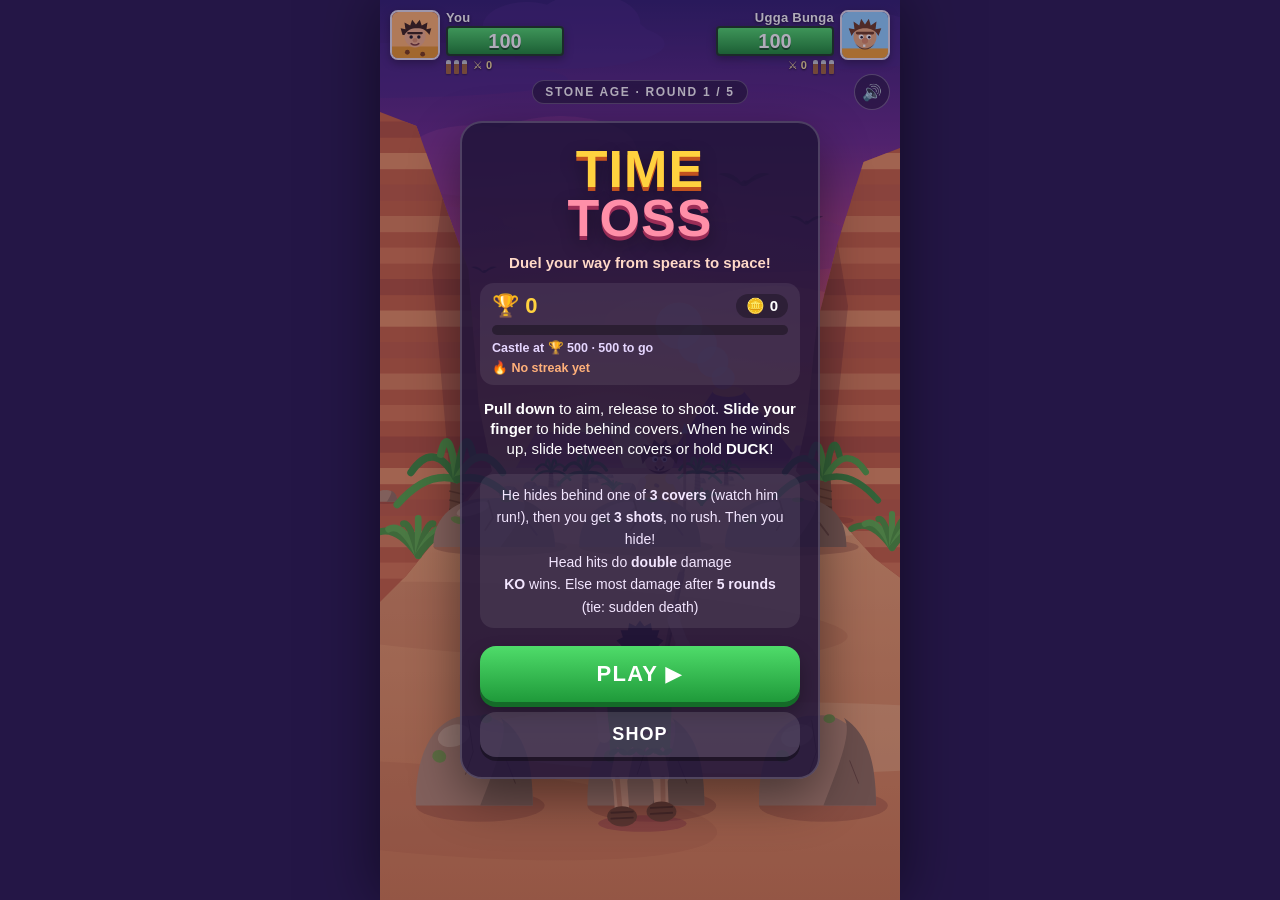
==== index.html @ f2d7b3bb "Time Toss: finger-slide cover move (hide + bot turn), drop LEFT/RIGHT Replace moveBar buttons with d" ====
<!DOCTYPE html>
<html lang="en">
<head>
<meta charset="UTF-8" />
<meta name="viewport" content="width=device-width, initial-scale=1, maximum-scale=1, user-scalable=no, viewport-fit=cover" />
<meta name="apple-mobile-web-app-capable" content="yes" />
<meta name="mobile-web-app-capable" content="yes" />
<meta name="apple-mobile-web-app-status-bar-style" content="black-translucent" />
<meta name="apple-mobile-web-app-title" content="Time Toss" />
<meta name="application-name" content="Time Toss" />
<meta name="theme-color" content="#3a2270" />
<title>Time Toss: duel your way through history</title>
<link rel="icon" href="icon.svg?v=15" type="image/svg+xml" />
<link rel="apple-touch-icon" sizes="180x180" href="apple-touch-icon.png?v=15" />
<link rel="manifest" href="manifest.webmanifest?v=15" />
<link rel="stylesheet" href="style.css?v=15" />
</head>
<body>
<div id="app">
  <canvas id="cv"></canvas>

  <header id="hud">
    <div class="side left" id="sideP">
      <div class="av" id="avP"></div>
      <div class="info"><span class="nm" id="nmP">You</span><div class="hp" id="hpBoxP"><i id="hpFillP"></i><b id="hpP">100</b></div><span class="row"><span class="pips" id="pipsP"></span><span class="dmg" id="dmgP">⚔ 0</span></span></div>
    </div>
    <div class="side right" id="sideB">
      <div class="info"><span class="nm" id="nmB">Ugga Bunga</span><div class="hp" id="hpBoxB"><i id="hpFillB"></i><b id="hpB">100</b></div><span class="row"><span class="dmg" id="dmgB">⚔ 0</span><span class="pips" id="pipsB"></span></span></div>
      <div class="av" id="avB"></div>
    </div>
  </header>

  <div id="subhud">
    <div id="roundLbl" class="pill">ROUND 1 / 5</div>
    <button id="muteBtn" class="hbtn" aria-label="Sound on/off">🔊</button>
  </div>

  <div id="banner" class="banner"></div>
  <div id="count" class="count"><span id="countNum">5</span></div>
  <div id="hint" class="hint"></div>

  <div id="bottom">
    <div id="timer" class="timer"><i id="timerBar"></i><b id="timerTxt">8.0</b></div>
    <div id="bullets" class="bullets"></div>
    <button id="duckBtn" class="duck" aria-label="Duck"><svg viewBox="0 0 100 100" aria-hidden="true"><circle cx="50" cy="50" r="46" class="ringBg"/><circle cx="50" cy="50" r="46" class="ring" id="stamRing"/></svg><span>DUCK</span></button>
  </div>

  <!-- Start screen -->
  <div id="menu" class="overlay show">
    <div class="panel">
      <h1 class="logo">TIME<span>TOSS</span></h1>
      <p class="sub">Duel your way from spears to space!</p>
      <div class="tro">
        <div class="troTop"><b class="troN">🏆 <span id="mTro">0</span></b><span class="coinPill">🪙 <b id="mCoins">0</b></span></div>
        <div class="tbar"><i id="mBar"></i></div>
        <small id="mBarLbl" class="tlbl"></small>
        <small id="mStreak" class="streakLine"></small>
      </div>
      <p class="howto"><b>Pull down</b> to aim, release to shoot. <b>Slide your finger</b> to hide behind covers. When he winds up, slide between covers or hold <b>DUCK</b>!</p>
      <ul class="rules">
        <li>He hides behind one of <b>3 covers</b> (watch him run!), then you get <b>3 shots</b>, no rush. Then you hide!</li>
        <li>Head hits do <b>double</b> damage</li>
        <li><b>KO</b> wins. Else most damage after <b>5 rounds</b> (tie: sudden death)</li>
      </ul>
      <button id="playBtn" class="big">PLAY ▶</button>
      <button id="menuShopBtn" class="big alt">SHOP</button>
    </div>
  </div>

  <!-- Era map -->
  <div id="eras" class="overlay">
    <div class="panel eraPanel">
      <div class="eraHead"><button id="erasBack" class="back" aria-label="Back">‹</button><h2 class="eraTitle">PICK YOUR ERA</h2><span id="eraTro" class="eraTro">🏆 0</span></div>
      <div id="eraList" class="eraList"></div>
      <p id="eraHint" class="eraHint"></p>
    </div>
  </div>

  <!-- End screen -->
  <div id="over" class="overlay">
    <div class="panel endPanel">
      <div id="oStreak" class="streak"></div>
      <h2 id="oTitle" class="endTitle">YOU WIN!</h2>
      <p id="oSub" class="sub"></p>
      <div class="finals">
        <div class="fin"><small>YOU · DAMAGE</small><b id="oP">0</b><em id="oHpP"></em></div>
        <div class="vs">vs</div>
        <div class="fin"><small id="oBn">UGGA BUNGA</small><b id="oB">0</b><em id="oHpB"></em></div>
      </div>
      <p id="oStats" class="stats"></p>
      <div class="tro">
        <div class="troTop"><b class="troN">🏆 <span id="oTro">0</span></b><span id="oDelta" class="delta"></span></div>
        <div class="tbar"><i id="oBar"></i></div>
        <small id="oBarLbl" class="tlbl"></small>
        <small id="oCoins" class="coinLine"></small>
      </div>
      <button id="againBtn" class="big">PLAY AGAIN ▶</button>
      <div class="btnRow"><button id="mapBtn" class="big alt">ERA MAP</button><button id="endShopBtn" class="big alt">SHOP</button></div>
    </div>
  </div>

  <!-- Shop (pretend coins earned in matches; nothing is sold for money) -->
  <div id="shop" class="overlay">
    <div class="panel shopPanel">
      <div class="eraHead"><button id="shopBack" class="back" aria-label="Back">‹</button><h2 class="eraTitle">SHOP</h2><span class="eraTro">🪙 <b id="sCoins">0</b></span></div>
      <p class="shopEra" id="shopEraLbl">Stone Age gear</p>
      <div id="shopTabs" class="tabs"><button data-tab="weapons" class="on">WEAPON</button><button data-tab="outfits">OUTFIT</button></div>
      <div id="shopList" class="shopList"></div>
      <p id="shopMsg" class="eraHint"></p>
      <p class="note">More gear arrives with each new era.</p>
    </div>
  </div>
</div>
<script src="game.js?v=15"></script>
</body>
</html>
---- style.css ----
:root{
  --ink:#fff; --dark:#1c1330; --green:#2fb24a; --green2:#1d8a35; --gold:#ffd23f; --pink:#ff6f8e;
  --font:"Avenir Next","Segoe UI",Roboto,"Helvetica Neue",Arial,system-ui,sans-serif;
  --st:env(safe-area-inset-top); --sb:env(safe-area-inset-bottom); --sl:env(safe-area-inset-left); --sr:env(safe-area-inset-right);
}
*{box-sizing:border-box;-webkit-tap-highlight-color:transparent}
html,body{margin:0;height:100%;overflow:hidden;overscroll-behavior:none;background:#241646}
body{position:fixed;inset:0;font-family:var(--font);color:var(--ink);touch-action:none;
  -webkit-user-select:none;user-select:none;-webkit-touch-callout:none;-webkit-text-size-adjust:100%}
button{font-family:inherit;color:inherit;cursor:pointer;touch-action:none}

#app{position:relative;height:100%;max-width:520px;margin:0 auto;overflow:hidden;background:#e57f7c;box-shadow:0 0 60px rgba(0,0,0,.5)}
#cv{position:absolute;inset:0;width:100%;height:100%;display:block;touch-action:none}

/* HUD: avatar + name + green score box, like the reference */
#hud{position:absolute;left:0;right:0;top:0;display:flex;justify-content:space-between;gap:8px;
  padding:calc(var(--st) + 10px) calc(var(--sr) + 10px) 0 calc(var(--sl) + 10px);pointer-events:none}
.side{display:flex;gap:6px;align-items:flex-start;min-width:0;transition:transform .2s, filter .2s}
.side.right{justify-content:flex-end}
.av{width:50px;height:50px;flex:none;border-radius:8px;overflow:hidden;border:2px solid rgba(255,255,255,.85);box-shadow:0 3px 8px rgba(0,0,0,.35)}
.av svg{display:block;width:100%;height:100%}
.info{display:flex;flex-direction:column;min-width:0}
.right .info{align-items:flex-end}
.nm{font-size:13px;font-weight:800;letter-spacing:.02em;text-shadow:0 1px 3px rgba(0,0,0,.7);white-space:nowrap;line-height:16px}
.sc{display:block;min-width:104px;height:38px;line-height:34px;text-align:center;font-size:26px;font-weight:900;
  background:linear-gradient(#3fcf5c,var(--green2));border:2px solid #1a3b24;border-radius:4px;box-shadow:inset 0 2px 0 rgba(255,255,255,.35),0 3px 8px rgba(0,0,0,.35);
  text-shadow:0 2px 0 rgba(0,0,0,.35);font-variant-numeric:tabular-nums}
.sc.bump{animation:bump .35s}
@keyframes bump{40%{transform:scale(1.18)}}
.pips{display:flex;gap:3px;height:12px;margin-top:4px}
.pips i{width:6px;height:12px;border-radius:3px 3px 1px 1px;background:linear-gradient(90deg,#ffe07a,#d99a1e);box-shadow:0 1px 2px rgba(0,0,0,.4)}
.pips i.used{background:rgba(0,0,0,.3);box-shadow:none}
.side.active .av{border-color:var(--gold);box-shadow:0 0 0 2px var(--gold),0 3px 10px rgba(0,0,0,.4)}

#subhud{position:absolute;left:0;right:0;top:calc(var(--st) + 80px);display:flex;justify-content:center;pointer-events:none}
.pill{font-size:12px;font-weight:900;letter-spacing:.14em;padding:4px 12px;border-radius:999px;background:rgba(28,19,48,.6);border:1px solid rgba(255,255,255,.25)}
.hbtn{position:absolute;right:calc(var(--sr) + 10px);top:-6px;width:36px;height:36px;border-radius:50%;border:1px solid rgba(255,255,255,.3);
  background:rgba(28,19,48,.55);font-size:16px;pointer-events:auto;display:flex;align-items:center;justify-content:center;padding:0}

.banner{position:absolute;left:50%;top:calc(var(--st) + 114px);transform:translateX(-50%);white-space:nowrap;
  font-size:22px;font-weight:900;letter-spacing:.06em;padding:9px 22px;background:rgba(24,16,40,.88);border:2px solid rgba(255,255,255,.35);
  border-radius:4px;box-shadow:0 4px 14px rgba(0,0,0,.4);pointer-events:none;opacity:0;transition:opacity .15s}
.banner.show{opacity:1}
.banner.go{background:rgba(214,58,74,.92)}
.banner.good{background:rgba(29,138,53,.92)}
.count{position:absolute;left:50%;top:calc(var(--st) + 168px);width:104px;height:104px;margin-left:-52px;border-radius:50%;
  background:rgba(255,255,255,.28);display:flex;align-items:center;justify-content:center;pointer-events:none;opacity:0;transition:opacity .15s}
.count.show{opacity:1}
.count span{width:78px;height:78px;border-radius:50%;background:#ebe7f0;color:#3a3346;font-size:58px;font-weight:900;line-height:78px;text-align:center;
  box-shadow:inset 0 -4px 0 rgba(0,0,0,.12)}
.count.pop span{animation:pop .3s}
@keyframes pop{0%{transform:scale(1.35)}100%{transform:scale(1)}}
.hint{position:absolute;left:50%;top:calc(var(--st) + 114px);transform:translateX(-50%);white-space:nowrap;font-size:13px;font-weight:700;
  padding:6px 12px;border-radius:999px;background:rgba(24,16,40,.6);pointer-events:none;opacity:0;transition:opacity .2s}
.hint.show{opacity:1}

#bottom{position:absolute;right:calc(var(--sr) + 12px);bottom:calc(var(--sb) + 14px);display:flex;flex-direction:row;align-items:center;gap:10px;pointer-events:none}
.timer{position:relative;width:118px;height:30px;border-radius:999px;background:rgba(24,16,40,.7);border:1px solid rgba(255,255,255,.3);overflow:hidden;display:none}
.timer i{position:absolute;left:0;top:0;bottom:0;width:100%;background:linear-gradient(90deg,#ffb23f,#ffd23f);opacity:.9;transform-origin:left}
.timer.low i{background:linear-gradient(90deg,#ff4d5e,#ff8a5e)}
.timer b{position:relative;display:block;text-align:center;line-height:28px;font-size:16px;font-weight:900;text-shadow:0 1px 2px rgba(0,0,0,.7);font-variant-numeric:tabular-nums}
.bullets{display:none;gap:8px;padding:8px 12px;border-radius:14px;background:rgba(24,16,40,.55)}
.bullets i{position:relative}

.bullets i.used{opacity:.22;filter:grayscale(1)}
.duck{display:none;position:relative;width:88px;height:88px;border-radius:50%;border:0;padding:0;background:radial-gradient(circle at 50% 40%,#ffe25e,#f3a91f);
  box-shadow:0 6px 0 #b8741a,0 10px 18px rgba(0,0,0,.35);pointer-events:auto;font-size:20px;font-weight:900;color:#4a2c08;letter-spacing:.05em}
.duck svg{position:absolute;inset:-7px;width:102px;height:102px;transform:rotate(-90deg)}
.duck .ringBg{fill:none;stroke:rgba(24,16,40,.55);stroke-width:7}
.duck .ring{fill:none;stroke:#3fe06a;stroke-width:7;stroke-linecap:round;stroke-dasharray:289;stroke-dashoffset:0}
.duck.tired .ring{stroke:#ff4d5e}
.duck.tired{filter:saturate(.4) brightness(.85)}
.duck.down{transform:translateY(5px);box-shadow:0 1px 0 #b8741a,0 4px 10px rgba(0,0,0,.35)}
.duck span{position:relative}
.mode-bot .timer{display:block}
.mode-aim .bullets{display:flex}
.mode-bot .duck{display:block}

/* Overlays */
.overlay{position:absolute;inset:0;display:none;align-items:center;justify-content:center;
  padding:calc(var(--st) + 16px) calc(var(--sr) + 16px) calc(var(--sb) + 16px) calc(var(--sl) + 16px);background:rgba(30,16,56,.35);touch-action:none}
.overlay.show{display:flex}
.panel{width:100%;max-width:360px;text-align:center;padding:22px 18px 20px;border-radius:22px;background:rgba(32,20,58,.86);
  border:2px solid rgba(255,255,255,.18);box-shadow:0 18px 50px rgba(0,0,0,.45)}
.logo{margin:0;font-size:52px;line-height:.95;font-weight:900;letter-spacing:.02em;color:#ffd23f;text-shadow:0 4px 0 #c2521f,0 8px 18px rgba(0,0,0,.4)}
.logo span{display:block;color:#ff8fa8;text-shadow:0 4px 0 #9b2d57,0 8px 18px rgba(0,0,0,.4)}
.sub{margin:10px 0 0;color:#ffd9c8;font-weight:700;font-size:15px}
.howto{margin:14px 0 0;font-size:15px;line-height:1.35}
.rules{list-style:none;margin:14px 0 0;padding:10px 12px;border-radius:14px;background:rgba(255,255,255,.08);font-size:14px;line-height:1.6;color:#f3e6ff}
.big{display:block;width:100%;margin-top:18px;padding:15px;border:0;border-radius:16px;font-size:22px;font-weight:900;letter-spacing:.06em;
  background:linear-gradient(#4fdc6a,#1f9a3a);box-shadow:0 5px 0 #146b28,0 10px 20px rgba(0,0,0,.3);touch-action:manipulation}
.big:active{transform:translateY(3px);box-shadow:0 2px 0 #146b28}
.endTitle{margin:0;font-size:46px;font-weight:900;color:#ffd23f;text-shadow:0 4px 0 #c2521f,0 8px 18px rgba(0,0,0,.4)}
.endTitle.lose{color:#ff9aa8;text-shadow:0 4px 0 #8a2440,0 8px 18px rgba(0,0,0,.4)}
.finals{display:flex;align-items:center;justify-content:center;gap:10px;margin-top:16px}
.fin{flex:1;padding:8px 6px;border-radius:12px;background:rgba(255,255,255,.08)}
.fin small{display:block;font-size:11px;font-weight:800;letter-spacing:.1em;color:#d8c8f0}
.fin b{display:block;margin-top:4px;font-size:30px;font-weight:900;background:linear-gradient(#3fcf5c,#1d8a35);border-radius:6px;padding:2px 0;font-variant-numeric:tabular-nums}
.vs{font-weight:900;color:#ffd9c8}
.stats{margin:14px 0 0;font-size:14px;line-height:1.5;color:#f3e6ff}
.note{margin:10px 0 0;font-size:12px;color:#c8b6e6}

@media (max-height:640px){
  .logo{font-size:40px} .rules{font-size:13px} .howto{font-size:14px} .panel{padding:16px 14px}
  .count{transform:scale(.85);top:calc(var(--st) + 156px)}
}

/* ammo icons (drawn by game.js per era) */
.bullets{align-items:flex-end}
.bullets i{background:none !important;box-shadow:none;width:16px;height:46px;border-radius:0}

.bullets i svg{display:block;width:100%;height:100%}
.pips i.sp{width:5px;height:14px;border-radius:2px 2px 1px 1px;background:linear-gradient(#cfd4dc 0 28%,#a0663a 28%)}

/* Era map */
.eraPanel{max-width:380px;padding:14px 12px 12px}
.eraHead{position:relative;display:flex;align-items:center;justify-content:center;height:40px}
.eraTitle{margin:0;font-size:24px;font-weight:900;letter-spacing:.06em;color:#ffd23f;text-shadow:0 3px 0 #c2521f}
.back{position:absolute;left:0;top:2px;width:36px;height:36px;border-radius:50%;border:1px solid rgba(255,255,255,.3);background:rgba(255,255,255,.08);font-size:26px;line-height:30px;padding:0;touch-action:manipulation}
.eraList{display:flex;flex-direction:column;gap:8px;margin-top:10px}
.era{position:relative;display:flex;align-items:center;gap:10px;width:100%;padding:8px 10px;border-radius:14px;border:2px solid rgba(255,255,255,.14);
  background:rgba(255,255,255,.07);text-align:left;touch-action:manipulation}
.era.ready{border-color:#ffd23f;background:linear-gradient(90deg,rgba(255,210,63,.22),rgba(255,255,255,.06))}
.era.locked{opacity:.8}
.era.locked .eicon{filter:grayscale(.85) brightness(.6)}
.eicon{width:58px;height:58px;flex:none;border-radius:12px;overflow:hidden;box-shadow:0 2px 6px rgba(0,0,0,.35)}
.eicon svg{display:block;width:100%;height:100%}
.etext{flex:1;min-width:0;display:flex;flex-direction:column}
.etext b{font-size:17px;font-weight:900}
.etext small{font-size:12.5px;color:#d8c8f0;font-weight:700}
.etag{flex:none;font-size:11.5px;font-weight:900;letter-spacing:.04em;padding:5px 8px;border-radius:999px;background:rgba(0,0,0,.3);text-align:center;line-height:1.25}
.era.ready .etag{background:linear-gradient(#4fdc6a,#1f9a3a);font-size:14px;padding:7px 12px}
.era.soon .etag{background:rgba(120,90,200,.55)}
.lock{position:absolute;left:34px;top:34px;width:30px;height:30px;border-radius:50%;background:#2a1d4a;border:2px solid rgba(255,255,255,.6);display:flex;align-items:center;justify-content:center;font-size:15px}
.eraHint{min-height:36px;margin:10px 0 0;font-size:14px;font-weight:700;color:#ffe9a0;line-height:1.3}
.eraHint.flash{animation:bump .35s}
.eraProg{margin:10px 0 0;padding:8px 10px;border-radius:12px;background:rgba(255,210,63,.14);color:#ffe9a0;font-weight:800;font-size:14px}
.big.alt{background:rgba(255,255,255,.12);box-shadow:0 4px 0 rgba(0,0,0,.35);font-size:18px;padding:12px;margin-top:10px}
@media (max-height:700px){ .eicon{width:48px;height:48px} .lock{left:28px;top:28px} .era{padding:6px 8px} }

/* Health bars (replace score boxes) */
.hp{position:relative;width:118px;height:30px;border:2px solid #1a3b24;border-radius:4px;background:#3a1a28;overflow:hidden;box-shadow:0 3px 8px rgba(0,0,0,.35)}
.hp i{position:absolute;inset:0;background:linear-gradient(#4fdc6a,#1d8a35);transform-origin:left;transition:transform .25s}
.right .hp i{transform-origin:right}
.hp.mid i{background:linear-gradient(#ffd84a,#d99a1e)}
.hp.low i{background:linear-gradient(#ff7a6a,#c8283a)}
.hp b{position:relative;display:block;text-align:center;line-height:26px;font-size:20px;font-weight:900;text-shadow:0 2px 0 rgba(0,0,0,.45);font-variant-numeric:tabular-nums}
.hp.bump{animation:bump .35s}
.row{display:flex;align-items:center;gap:6px;margin-top:3px}
.row .pips{margin-top:0}
.dmg{font-size:11px;font-weight:900;text-shadow:0 1px 2px rgba(0,0,0,.8);color:#ffe9a0}
/* trophies */
.tro{margin-top:12px;padding:10px 12px;border-radius:14px;background:rgba(255,255,255,.08);text-align:left}
.troTop{display:flex;align-items:center;justify-content:space-between}
.troN{font-size:22px;font-weight:900;color:#ffd23f}
.coinPill{font-size:15px;font-weight:800;padding:3px 10px;border-radius:999px;background:rgba(0,0,0,.3)}
.tbar{height:10px;margin-top:6px;border-radius:999px;background:rgba(0,0,0,.35);overflow:hidden}
.tbar i{display:block;height:100%;width:0;border-radius:999px;background:linear-gradient(90deg,#ffb23f,#ffe14a);transition:width 1s ease-out}
.tlbl,.streakLine,.coinLine{display:block;margin-top:5px;font-size:12.5px;font-weight:700;color:#e6d6ff}
.streakLine{color:#ffb07a}
.delta{font-size:17px;font-weight:900;padding:3px 10px;border-radius:999px}
.delta.up{background:#1d8a35}.delta.down{background:#a8283a}.delta.flat{background:rgba(0,0,0,.3)}
.delta.anim{animation:deltaPop 1s ease-out}
@keyframes deltaPop{0%{transform:translateY(14px) scale(.6);opacity:0}30%{transform:translateY(-4px) scale(1.2);opacity:1}100%{transform:none}}
.streak{display:none;margin:0 auto 6px;width:max-content;padding:5px 14px;border-radius:999px;font-weight:900;font-size:15px;letter-spacing:.05em;background:linear-gradient(#ff8a3c,#e8434a);box-shadow:0 3px 0 #9b2d3a}
.streak.show{display:block;animation:bump .5s}
.endPanel{padding-top:16px}
.fin em{display:block;margin-top:3px;font-style:normal;font-size:11.5px;color:#d8c8f0;font-weight:700}
.btnRow{display:flex;gap:10px}
.btnRow .big{flex:1}
.eraTro{position:absolute;right:0;top:9px;font-size:13px;font-weight:900;padding:3px 8px;border-radius:999px;background:rgba(0,0,0,.3)}
.eprog{font-weight:700;opacity:.85}
/* shop */
.shopPanel{max-width:380px;padding:14px 12px 12px}
.shopEra{margin:6px 0 0;font-size:13px;color:#d8c8f0;font-weight:700}
.tabs{display:flex;gap:6px;margin-top:8px;padding:4px;border-radius:12px;background:rgba(0,0,0,.25)}
.tabs button{flex:1;padding:9px;border:0;border-radius:9px;background:transparent;font-weight:900;letter-spacing:.06em;font-size:14px;touch-action:manipulation}
.tabs button.on{background:#ffd23f;color:#3a2208}
.shopList{display:flex;flex-direction:column;gap:7px;margin-top:10px}
.item{display:flex;align-items:center;gap:10px;padding:7px 8px;border-radius:14px;background:rgba(255,255,255,.07);border:2px solid transparent;text-align:left}
.item.equipped{border-color:#4fdc6a}
.iicon{width:50px;height:50px;flex:none}.iicon svg{display:block;width:100%;height:100%}
.itext{flex:1;min-width:0;display:flex;flex-direction:column}
.itext b{font-size:15px;font-weight:900}.itext small{font-size:12px;color:#d8c8f0;line-height:1.3}
.sbtn{flex:none;min-width:84px;padding:9px 8px;border:0;border-radius:10px;font-weight:900;font-size:13px;touch-action:manipulation}
.sbtn.buy{background:linear-gradient(#ffe14a,#e8a520);color:#3a2208;box-shadow:0 3px 0 #9a6a10}
.sbtn.poor{background:rgba(255,255,255,.12);color:#ffcf9a}
.sbtn.own{background:linear-gradient(#4fdc6a,#1f9a3a)}
.sbtn.eq{background:transparent;color:#8af0a0;border:1px solid #4fdc6a}
.sbtn.lockd{background:rgba(0,0,0,.3);color:#c8b6e6;font-size:11px;max-width:96px}
@media (max-height:760px){ .rules{font-size:13px;line-height:1.45} .howto{font-size:14px;margin-top:10px} .logo{font-size:44px} .tro{margin-top:8px;padding:8px 10px} .big{padding:12px;margin-top:12px} .endTitle{font-size:38px} }

/* finger-slide movement: no LEFT/RIGHT buttons */
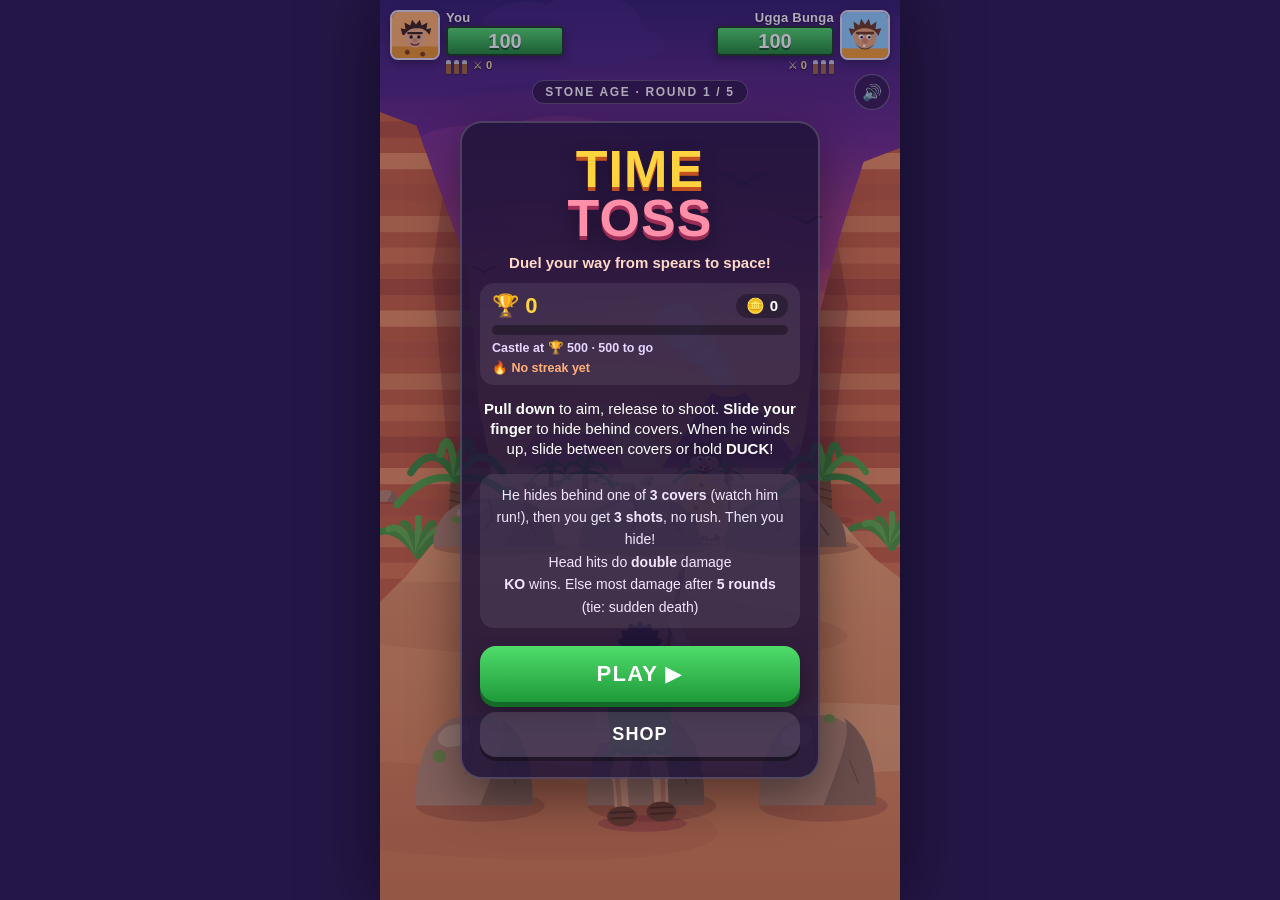
==== commit 58e5f9dd: "Time Toss v16: juice batch (slow-mo cam, hit callouts, breakable cover, aim laser, moving target, kn" ====
--- a/index.html
+++ b/index.html
@@ -10,10 +10,10 @@
 <meta name="application-name" content="Time Toss" />
 <meta name="theme-color" content="#3a2270" />
 <title>Time Toss: duel your way through history</title>
-<link rel="icon" href="icon.svg?v=15" type="image/svg+xml" />
-<link rel="apple-touch-icon" sizes="180x180" href="apple-touch-icon.png?v=15" />
-<link rel="manifest" href="manifest.webmanifest?v=15" />
-<link rel="stylesheet" href="style.css?v=15" />
+<link rel="icon" href="icon.svg?v=16" type="image/svg+xml" />
+<link rel="apple-touch-icon" sizes="180x180" href="apple-touch-icon.png?v=16" />
+<link rel="manifest" href="manifest.webmanifest?v=16" />
+<link rel="stylesheet" href="style.css?v=16" />
 </head>
 <body>
 <div id="app">
@@ -79,6 +79,7 @@
   <!-- End screen -->
   <div id="over" class="overlay">
     <div class="panel endPanel">
+      <div id="oWin" class="winPose" aria-hidden="true"></div>
       <div id="oStreak" class="streak"></div>
       <h2 id="oTitle" class="endTitle">YOU WIN!</h2>
       <p id="oSub" class="sub"></p>
@@ -88,6 +89,7 @@
         <div class="fin"><small id="oBn">UGGA BUNGA</small><b id="oB">0</b><em id="oHpB"></em></div>
       </div>
       <p id="oStats" class="stats"></p>
+      <div id="oCoinBig" class="coinBig"><span class="coinIc">🪙</span> +<b id="oCoinN">0</b></div>
       <div class="tro">
         <div class="troTop"><b class="troN">🏆 <span id="oTro">0</span></b><span id="oDelta" class="delta"></span></div>
         <div class="tbar"><i id="oBar"></i></div>
@@ -111,6 +113,6 @@
     </div>
   </div>
 </div>
-<script src="game.js?v=15"></script>
+<script src="game.js?v=16"></script>
 </body>
 </html>
--- a/style.css
+++ b/style.css
@@ -191,3 +191,18 @@
 @media (max-height:760px){ .rules{font-size:13px;line-height:1.45} .howto{font-size:14px;margin-top:10px} .logo{font-size:44px} .tro{margin-top:8px;padding:8px 10px} .big{padding:12px;margin-top:12px} .endTitle{font-size:38px} }
 
 /* finger-slide movement: no LEFT/RIGHT buttons */
+
+/* victory: win pose + coin count-up (no ads, no x2) */
+.winPose{display:none;height:96px;margin:-4px auto 2px;width:120px}
+.winPose.show{display:block}
+.winPose svg{width:100%;height:100%;overflow:visible;animation:winHop .5s ease-in-out infinite alternate;transform-origin:50% 100%}
+.winPose .arms{animation:winWave .35s ease-in-out infinite alternate;transform-origin:60px 60px}
+.winPose .burst{animation:winSpin 4s linear infinite;transform-origin:60px 34px}
+@keyframes winHop{0%{transform:translateY(4px) scaleY(.96)}100%{transform:translateY(-6px) scaleY(1.02)}}
+@keyframes winWave{0%{transform:rotate(-4deg)}100%{transform:rotate(4deg)}}
+@keyframes winSpin{to{transform:rotate(360deg)}}
+.coinBig{margin:8px auto 0;width:max-content;padding:4px 16px;border-radius:999px;background:rgba(0,0,0,.32);font-size:26px;font-weight:900;color:#ffd23f;letter-spacing:.02em;text-shadow:0 2px 0 rgba(0,0,0,.4)}
+.coinBig b{display:inline-block;min-width:1.6em;text-align:left}
+.coinBig .coinIc{display:inline-block}
+.coinBig.done{animation:bump .4s}
+.coinBig.done .coinIc{animation:winSpin .5s ease-out}
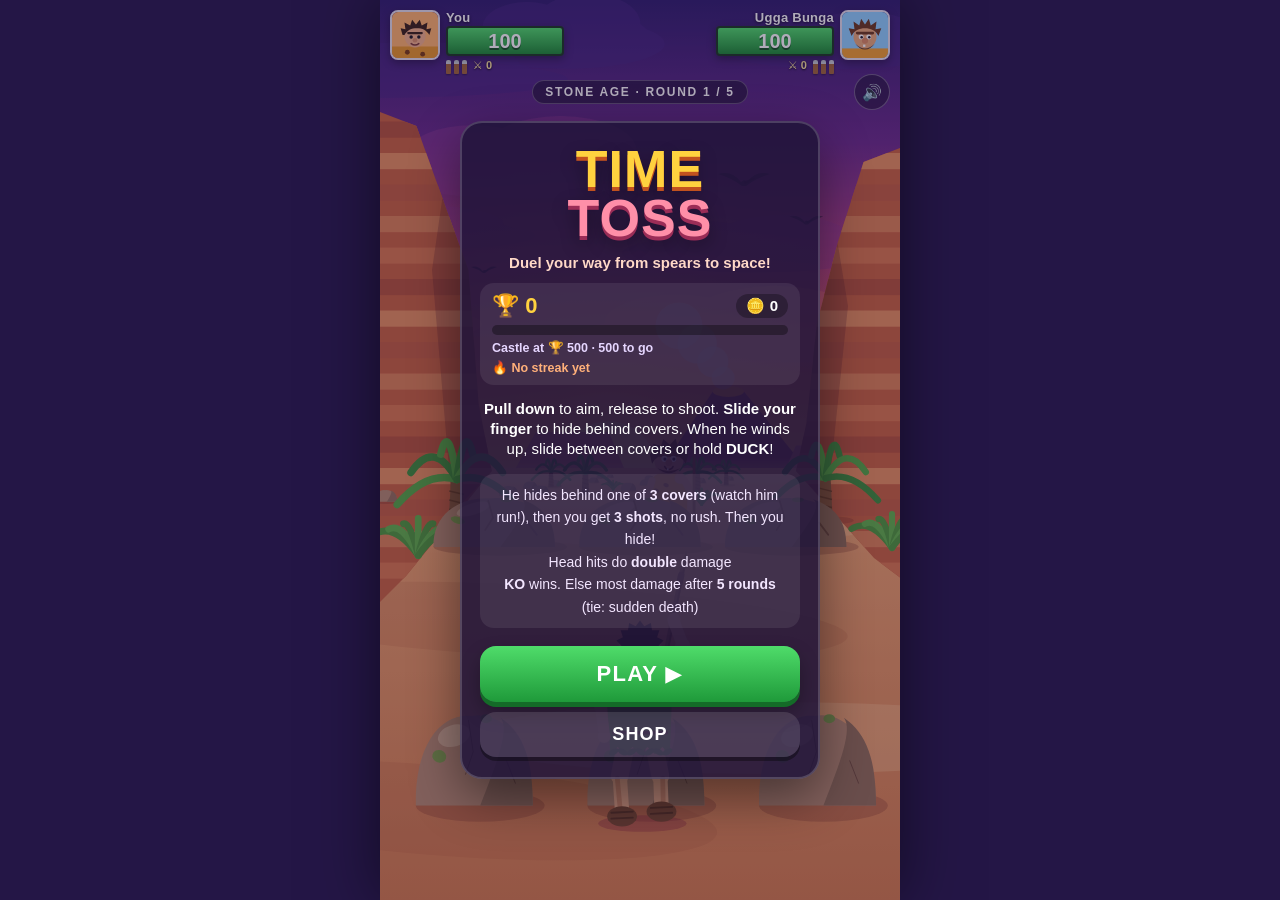
==== commit 0ba97e54: "v17: slow-mo only on head shots and killing shots (pre-resolved at release), same rule for Desert/Mo" ====
--- a/index.html
+++ b/index.html
@@ -10,10 +10,10 @@
 <meta name="application-name" content="Time Toss" />
 <meta name="theme-color" content="#3a2270" />
 <title>Time Toss: duel your way through history</title>
-<link rel="icon" href="icon.svg?v=16" type="image/svg+xml" />
-<link rel="apple-touch-icon" sizes="180x180" href="apple-touch-icon.png?v=16" />
-<link rel="manifest" href="manifest.webmanifest?v=16" />
-<link rel="stylesheet" href="style.css?v=16" />
+<link rel="icon" href="icon.svg?v=17" type="image/svg+xml" />
+<link rel="apple-touch-icon" sizes="180x180" href="apple-touch-icon.png?v=17" />
+<link rel="manifest" href="manifest.webmanifest?v=17" />
+<link rel="stylesheet" href="style.css?v=17" />
 </head>
 <body>
 <div id="app">
@@ -113,6 +113,6 @@
     </div>
   </div>
 </div>
-<script src="game.js?v=16"></script>
+<script src="game.js?v=17"></script>
 </body>
 </html>
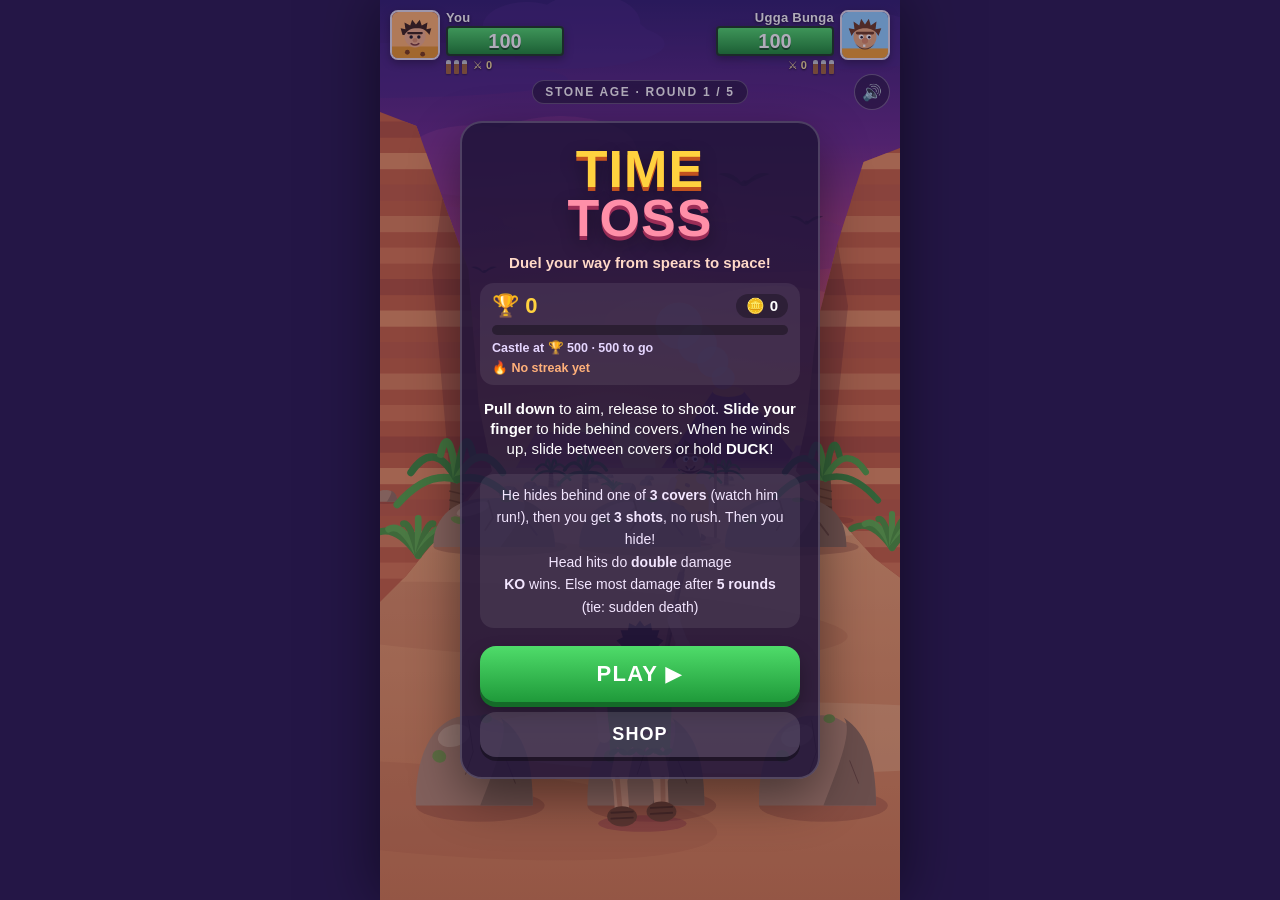
==== commit d5615b9c: "v18: re-center before every throw, eased aim with per-era turn-speed cap, player clamped fully on-sc" ====
--- a/index.html
+++ b/index.html
@@ -10,10 +10,10 @@
 <meta name="application-name" content="Time Toss" />
 <meta name="theme-color" content="#3a2270" />
 <title>Time Toss: duel your way through history</title>
-<link rel="icon" href="icon.svg?v=17" type="image/svg+xml" />
-<link rel="apple-touch-icon" sizes="180x180" href="apple-touch-icon.png?v=17" />
-<link rel="manifest" href="manifest.webmanifest?v=17" />
-<link rel="stylesheet" href="style.css?v=17" />
+<link rel="icon" href="icon.svg?v=18" type="image/svg+xml" />
+<link rel="apple-touch-icon" sizes="180x180" href="apple-touch-icon.png?v=18" />
+<link rel="manifest" href="manifest.webmanifest?v=18" />
+<link rel="stylesheet" href="style.css?v=18" />
 </head>
 <body>
 <div id="app">
@@ -113,6 +113,6 @@
     </div>
   </div>
 </div>
-<script src="game.js?v=17"></script>
+<script src="game.js?v=18"></script>
 </body>
 </html>
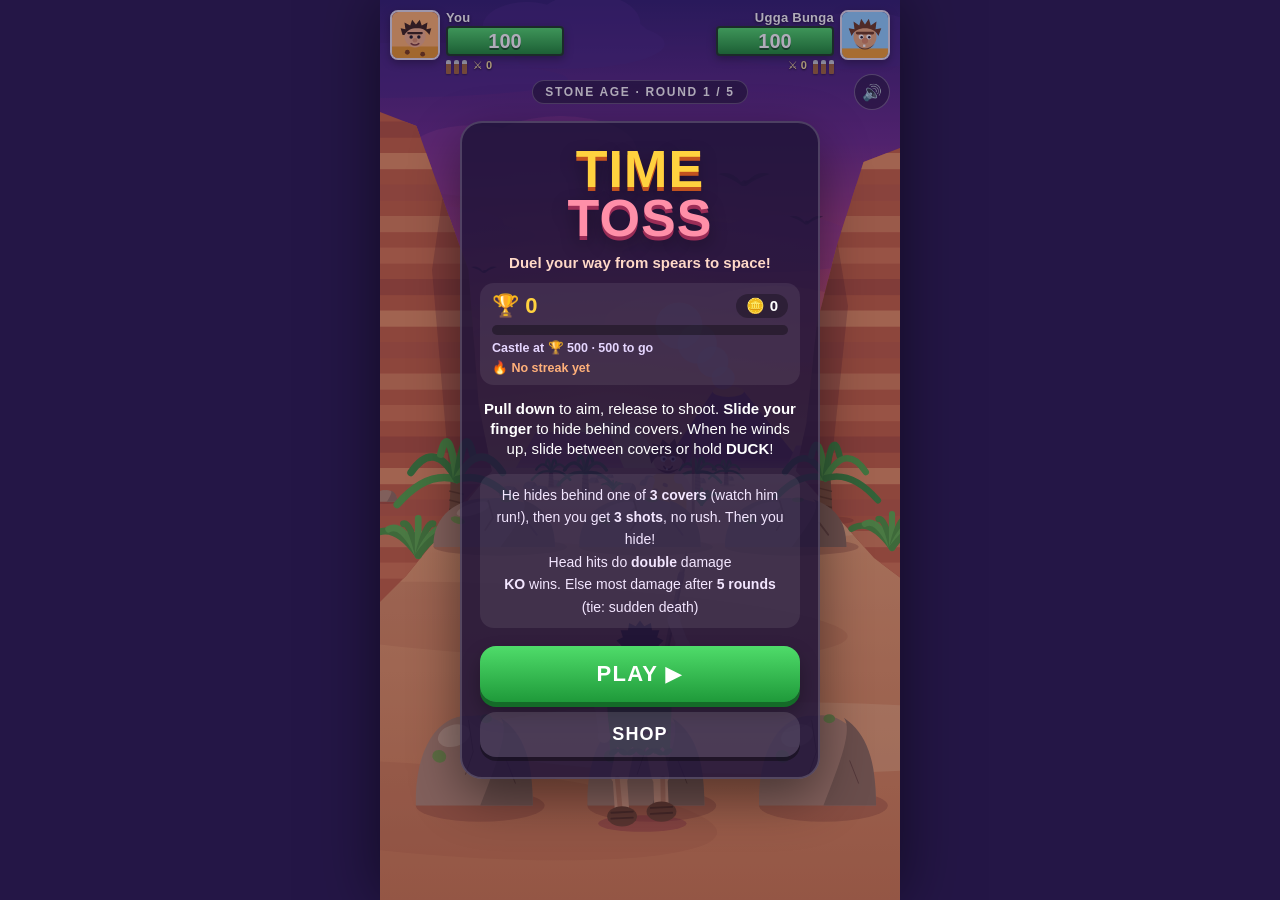
==== commit 2f6880e2: "v19: high-gain aim (short drag sweeps all covers, scales with width), fast capped ease, release fire" ====
--- a/index.html
+++ b/index.html
@@ -10,10 +10,10 @@
 <meta name="application-name" content="Time Toss" />
 <meta name="theme-color" content="#3a2270" />
 <title>Time Toss: duel your way through history</title>
-<link rel="icon" href="icon.svg?v=18" type="image/svg+xml" />
-<link rel="apple-touch-icon" sizes="180x180" href="apple-touch-icon.png?v=18" />
-<link rel="manifest" href="manifest.webmanifest?v=18" />
-<link rel="stylesheet" href="style.css?v=18" />
+<link rel="icon" href="icon.svg?v=19" type="image/svg+xml" />
+<link rel="apple-touch-icon" sizes="180x180" href="apple-touch-icon.png?v=19" />
+<link rel="manifest" href="manifest.webmanifest?v=19" />
+<link rel="stylesheet" href="style.css?v=19" />
 </head>
 <body>
 <div id="app">
@@ -113,6 +113,6 @@
     </div>
   </div>
 </div>
-<script src="game.js?v=18"></script>
+<script src="game.js?v=19"></script>
 </body>
 </html>
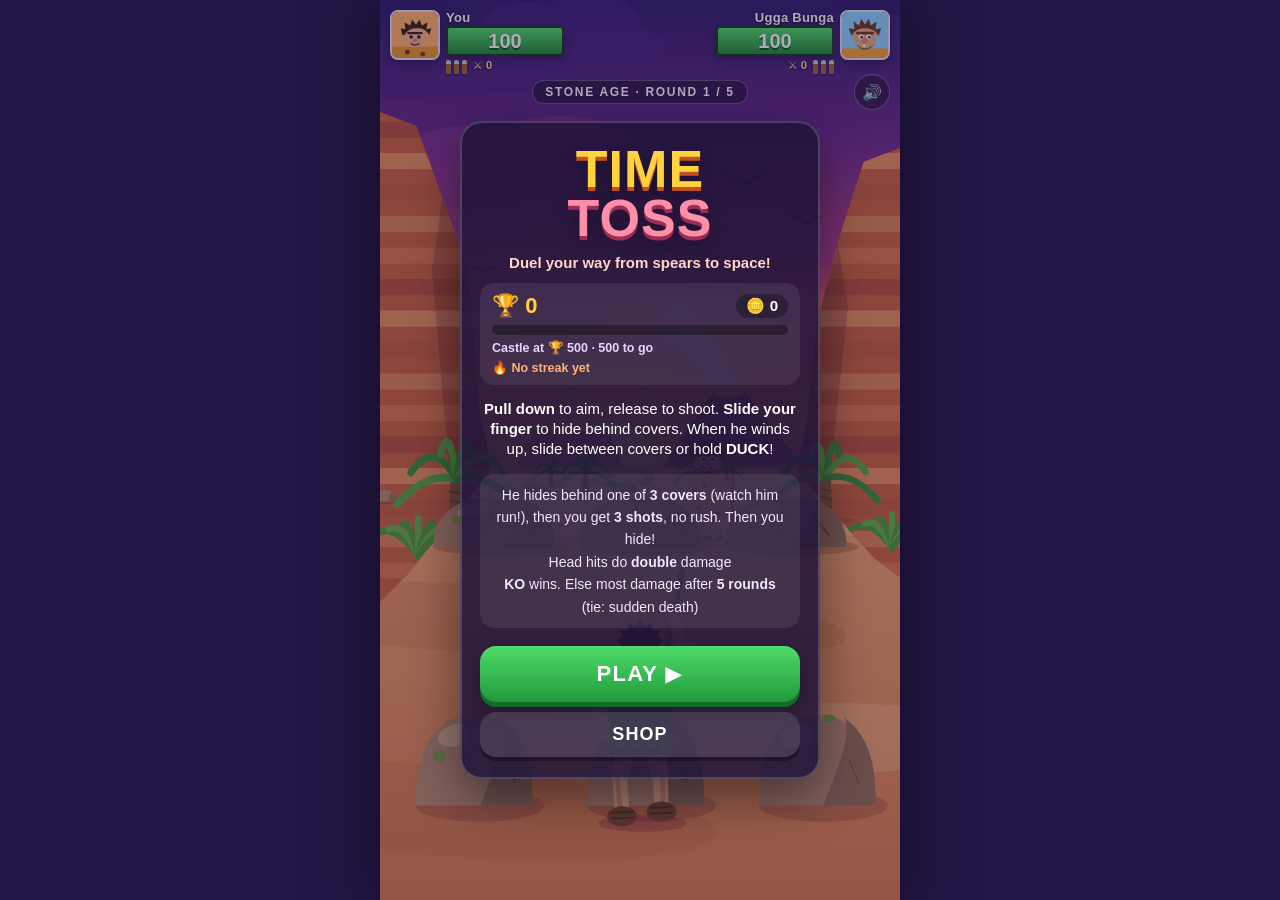
==== commit 9438d3f0: "v20: weapon upgrade tiers in the Shop (damage / steady aim / zoom or speed, safe save migration, adm" ====
--- a/index.html
+++ b/index.html
@@ -10,10 +10,10 @@
 <meta name="application-name" content="Time Toss" />
 <meta name="theme-color" content="#3a2270" />
 <title>Time Toss: duel your way through history</title>
-<link rel="icon" href="icon.svg?v=19" type="image/svg+xml" />
-<link rel="apple-touch-icon" sizes="180x180" href="apple-touch-icon.png?v=19" />
-<link rel="manifest" href="manifest.webmanifest?v=19" />
-<link rel="stylesheet" href="style.css?v=19" />
+<link rel="icon" href="icon.svg?v=20" type="image/svg+xml" />
+<link rel="apple-touch-icon" sizes="180x180" href="apple-touch-icon.png?v=20" />
+<link rel="manifest" href="manifest.webmanifest?v=20" />
+<link rel="stylesheet" href="style.css?v=20" />
 </head>
 <body>
 <div id="app">
@@ -106,13 +106,13 @@
     <div class="panel shopPanel">
       <div class="eraHead"><button id="shopBack" class="back" aria-label="Back">‹</button><h2 class="eraTitle">SHOP</h2><span class="eraTro">🪙 <b id="sCoins">0</b></span></div>
       <p class="shopEra" id="shopEraLbl">Stone Age gear</p>
-      <div id="shopTabs" class="tabs"><button data-tab="weapons" class="on">WEAPON</button><button data-tab="outfits">OUTFIT</button></div>
+      <div id="shopTabs" class="tabs"><button data-tab="weapons" class="on">WEAPON</button><button data-tab="outfits">OUTFIT</button><button data-tab="upgrades">UPGRADE</button></div>
       <div id="shopList" class="shopList"></div>
       <p id="shopMsg" class="eraHint"></p>
       <p class="note">More gear arrives with each new era.</p>
     </div>
   </div>
 </div>
-<script src="game.js?v=19"></script>
+<script src="game.js?v=20"></script>
 </body>
 </html>
--- a/style.css
+++ b/style.css
@@ -206,3 +206,14 @@
 .coinBig .coinIc{display:inline-block}
 .coinBig.done{animation:bump .4s}
 .coinBig.done .coinIc{animation:winSpin .5s ease-out}
+/* weapon upgrades (v20) */
+.upHead{display:flex;align-items:center;gap:10px;padding:8px;border-radius:14px;background:rgba(255,255,255,.07);text-align:left}
+.upHead .itext b{font-size:16px}
+.stars{color:#ffd23f;letter-spacing:2px;font-size:15px}.stars i{color:rgba(255,255,255,.22);font-style:normal}
+.upStats{display:grid;grid-template-columns:auto 1fr auto;gap:4px 8px;margin-top:8px;padding:8px 10px;border-radius:12px;background:rgba(0,0,0,.22);font-size:13px;text-align:left;align-items:center}
+.upStats span{color:#d8c8f0;font-weight:700}.upStats b{font-weight:900}.upStats em{font-style:normal;color:#8af0a0;font-weight:900;text-align:right}
+.item.tier .itext small{font-size:11.5px}
+.item.tier.have{border-color:#4fdc6a;opacity:.85}
+.item.tier.next{border-color:#ffd23f}
+.tbadge{width:40px;height:40px;flex:none;border-radius:12px;display:flex;align-items:center;justify-content:center;font-weight:900;font-size:15px;color:#3a2208}
+.upNote{margin:8px 2px 0;font-size:11.5px;color:#c8b6e6;text-align:left}
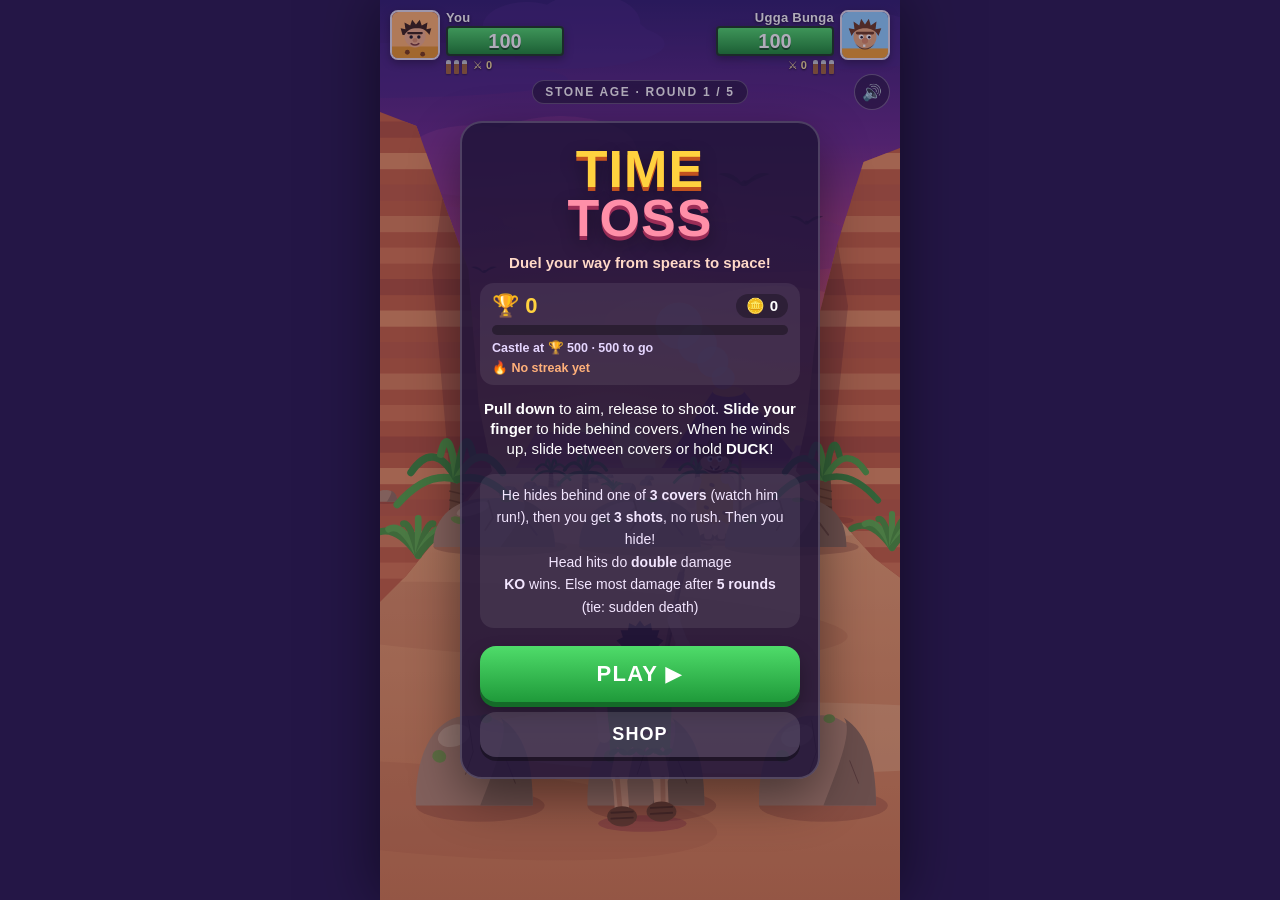
==== commit ebb86ce1: "v21: 2D spring ragdolls for player + bot (head snap, body fold, leg buckle, floppy KO fall), hitboxe" ====
--- a/index.html
+++ b/index.html
@@ -10,10 +10,10 @@
 <meta name="application-name" content="Time Toss" />
 <meta name="theme-color" content="#3a2270" />
 <title>Time Toss: duel your way through history</title>
-<link rel="icon" href="icon.svg?v=20" type="image/svg+xml" />
-<link rel="apple-touch-icon" sizes="180x180" href="apple-touch-icon.png?v=20" />
-<link rel="manifest" href="manifest.webmanifest?v=20" />
-<link rel="stylesheet" href="style.css?v=20" />
+<link rel="icon" href="icon.svg?v=21" type="image/svg+xml" />
+<link rel="apple-touch-icon" sizes="180x180" href="apple-touch-icon.png?v=21" />
+<link rel="manifest" href="manifest.webmanifest?v=21" />
+<link rel="stylesheet" href="style.css?v=21" />
 </head>
 <body>
 <div id="app">
@@ -113,6 +113,6 @@
     </div>
   </div>
 </div>
-<script src="game.js?v=20"></script>
+<script src="game.js?v=21"></script>
 </body>
 </html>
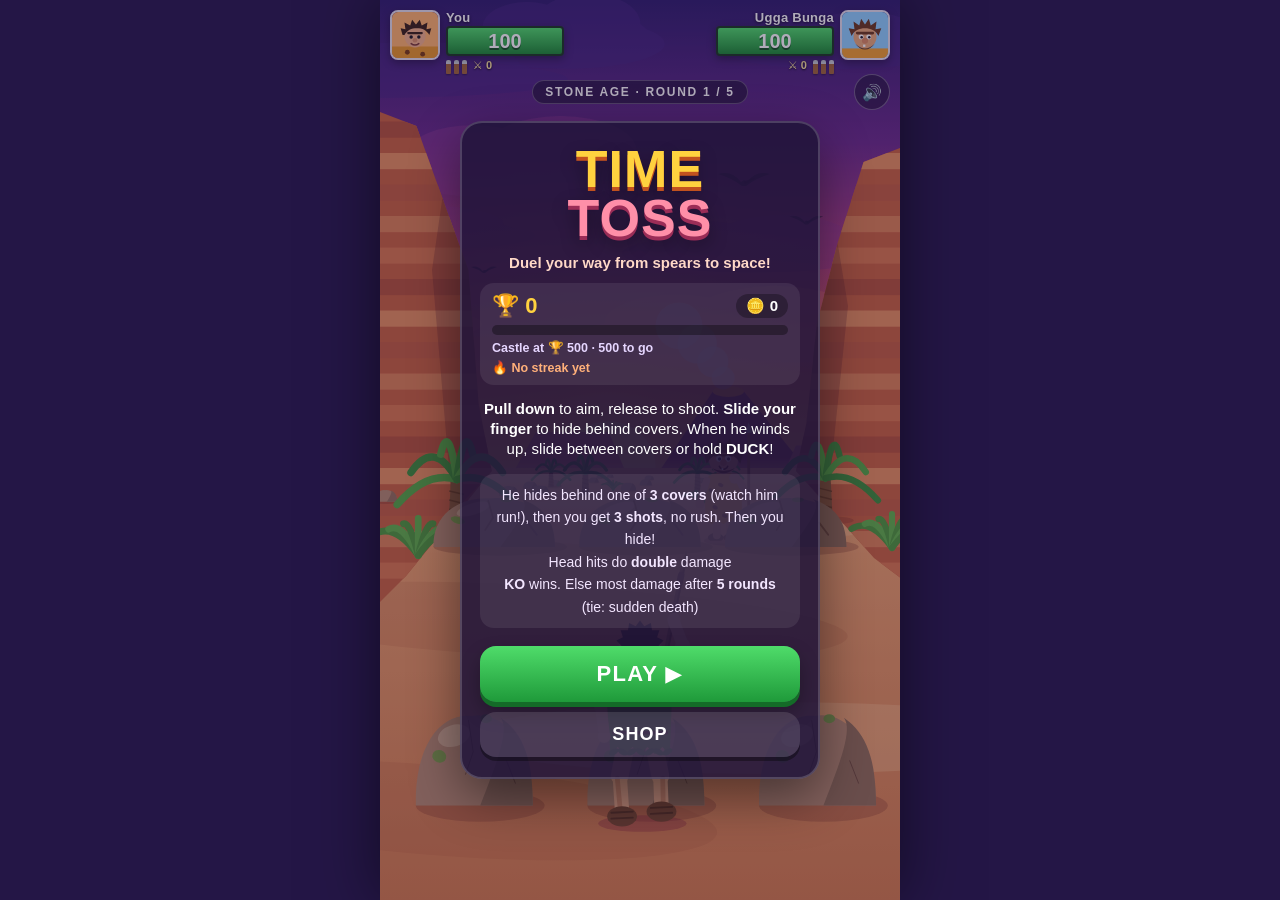
==== commit 7403bcb3: "v22: hide countdown 5s -> 3s (player + enemy hide), enemy hide plan retimed to fit" ====
--- a/index.html
+++ b/index.html
@@ -10,10 +10,10 @@
 <meta name="application-name" content="Time Toss" />
 <meta name="theme-color" content="#3a2270" />
 <title>Time Toss: duel your way through history</title>
-<link rel="icon" href="icon.svg?v=21" type="image/svg+xml" />
-<link rel="apple-touch-icon" sizes="180x180" href="apple-touch-icon.png?v=21" />
-<link rel="manifest" href="manifest.webmanifest?v=21" />
-<link rel="stylesheet" href="style.css?v=21" />
+<link rel="icon" href="icon.svg?v=22" type="image/svg+xml" />
+<link rel="apple-touch-icon" sizes="180x180" href="apple-touch-icon.png?v=22" />
+<link rel="manifest" href="manifest.webmanifest?v=22" />
+<link rel="stylesheet" href="style.css?v=22" />
 </head>
 <body>
 <div id="app">
@@ -36,7 +36,7 @@
   </div>
 
   <div id="banner" class="banner"></div>
-  <div id="count" class="count"><span id="countNum">5</span></div>
+  <div id="count" class="count"><span id="countNum">3</span></div>
   <div id="hint" class="hint"></div>
 
   <div id="bottom">
@@ -113,6 +113,6 @@
     </div>
   </div>
 </div>
-<script src="game.js?v=21"></script>
+<script src="game.js?v=22"></script>
 </body>
 </html>
